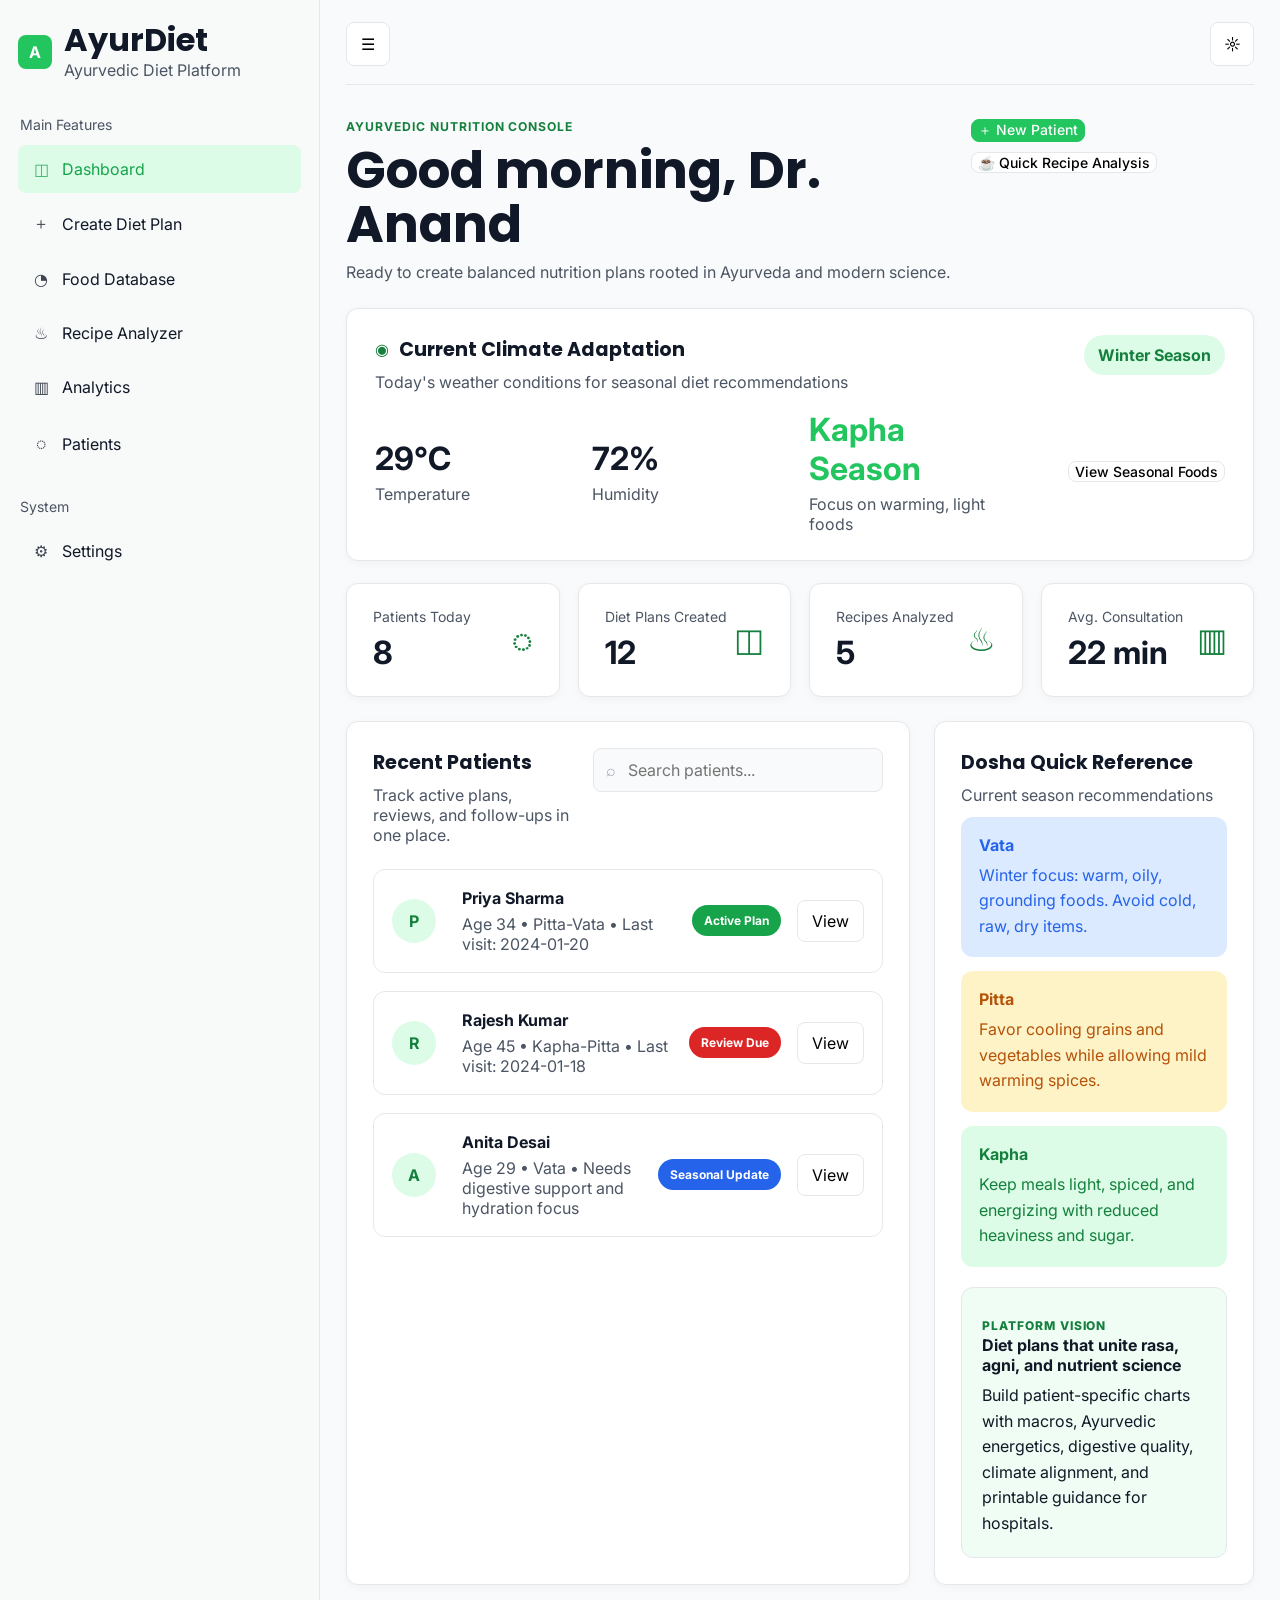
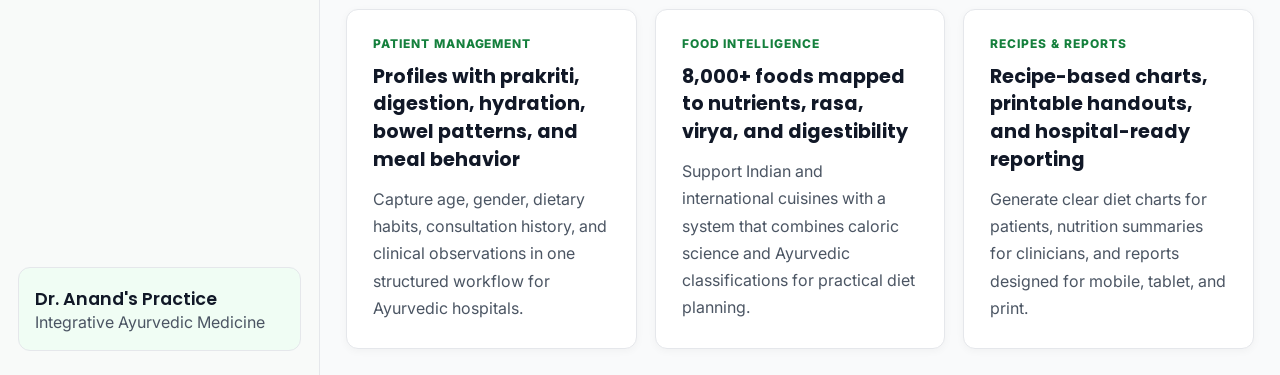
==== dashboard/index.html @ eafb61fd "Add files via upload" ====
<!DOCTYPE html>
<html lang="en">
  <head>
    <meta charset="UTF-8" />
    <meta name="viewport" content="width=device-width, initial-scale=1.0" />
    <title>AyurDiet Dashboard</title>
    <link rel="preconnect" href="https://fonts.googleapis.com" />
    <link rel="preconnect" href="https://fonts.gstatic.com" crossorigin />
    <link
    href="https://fonts.googleapis.com/css2?family=Inter:wght@400;500;600;700;800&family=Poppins:wght@500;600;700&display=swap"      rel="stylesheet"
    />
    <link rel="stylesheet" href="style.css" />
  </head>
  <body>
    <div class="app-shell">
      <aside class="sidebar">
        <div class="brand">
          <div class="brand-mark">A</div>
          <div>
            <h1>AyurDiet</h1>
            <p>Ayurvedic Diet Platform</p>
          </div>
        </div>

        <div class="nav-group">
          <span class="nav-label">Main Features</span>
          <nav>
            <a class="nav-item active" href="#">
              <span class="icon">◫</span>
              <span>Dashboard</span>
            </a>
            <a class="nav-item" href="#">
              <span class="icon">＋</span>
              <span>Create Diet Plan</span>
            </a>
            <a class="nav-item" href="#">
              <span class="icon">◔</span>
              <span>Food Database</span>
            </a>
            <a class="nav-item" href="#">
              <span class="icon">♨</span>
              <span>Recipe Analyzer</span>
            </a>
            <a class="nav-item" href="#">
              <span class="icon">▥</span>
              <span>Analytics</span>
            </a>
            <a class="nav-item" href="#">
              <span class="icon">◌</span>
              <span>Patients</span>
            </a>
          </nav>
        </div>

        <div class="nav-group">
          <span class="nav-label">System</span>
          <nav>
            <a class="nav-item" href="#">
              <span class="icon">⚙</span>
              <span>Settings</span>
            </a>
          </nav>
        </div>

        <div class="practice-card">
          <p>Dr. Anand's Practice</p>
          <span>Integrative Ayurvedic Medicine</span>
        </div>
      </aside>

      <main class="main-content">
        <header class="topbar">
          <button class="ghost-button square" aria-label="Toggle panel">☰</button>
          <button class="ghost-button square" aria-label="Theme settings">☼</button>
        </header>

        <section class="hero">
          <div>
            <p class="eyebrow">Ayurvedic Nutrition Console</p>
            <h2>Good morning, Dr. Anand</h2>
            <p class="hero-copy">
              Ready to create balanced nutrition plans rooted in Ayurveda and modern science.
            </p>
          </div>
          <div class="hero-actions">
            <button class="primary-button">＋ New Patient</button>
            <button class="secondary-button">☕ Quick Recipe Analysis</button>
          </div>
        </section>

        <section class="climate-card card">
          <div class="climate-header">
            <div>
              <div class="section-title">
                <span class="title-icon">◉</span>
                <h3>Current Climate Adaptation</h3>
              </div>
              <p>Today's weather conditions for seasonal diet recommendations</p>
            </div>
            <span class="season-pill">Winter Season</span>
          </div>

          <div class="climate-grid">
            <div>
              <strong>29°C</strong>
              <span>Temperature</span>
            </div>
            <div>
              <strong>72%</strong>
              <span>Humidity</span>
            </div>
            <div>
              <strong class="accent">Kapha Season</strong>
              <span>Focus on warming, light foods</span>
            </div>
            <div class="climate-action">
              <button class="secondary-button">View Seasonal Foods</button>
            </div>
          </div>
        </section>

        <section class="stats-grid">
          <article class="stat-card card">
            <div>
              <p>Patients Today</p>
              <strong>8</strong>
            </div>
            <span class="stat-icon">◌</span>
          </article>
          <article class="stat-card card">
            <div>
              <p>Diet Plans Created</p>
              <strong>12</strong>
            </div>
            <span class="stat-icon">◫</span>
          </article>
          <article class="stat-card card">
            <div>
              <p>Recipes Analyzed</p>
              <strong>5</strong>
            </div>
            <span class="stat-icon">♨</span>
          </article>
          <article class="stat-card card">
            <div>
              <p>Avg. Consultation</p>
              <strong>22 min</strong>
            </div>
            <span class="stat-icon">▥</span>
          </article>
        </section>

        <section class="content-grid">
          <article class="patients-panel card">
            <div class="panel-header">
              <div>
                <h3>Recent Patients</h3>
                <p>Track active plans, reviews, and follow-ups in one place.</p>
              </div>
              <label class="search-box">
                <span>⌕</span>
                <input type="text" placeholder="Search patients..." />
              </label>
            </div>

            <div class="patient-list">
              <article class="patient-row">
                <div class="patient-avatar">P</div>
                <div class="patient-meta">
                  <h4>Priya Sharma</h4>
                  <p>Age 34 • Pitta-Vata • Last visit: 2024-01-20</p>
                </div>
                <span class="status-pill green">Active Plan</span>
                <button class="mini-button">View</button>
              </article>

              <article class="patient-row">
                <div class="patient-avatar">R</div>
                <div class="patient-meta">
                  <h4>Rajesh Kumar</h4>
                  <p>Age 45 • Kapha-Pitta • Last visit: 2024-01-18</p>
                </div>
                <span class="status-pill red">Review Due</span>
                <button class="mini-button">View</button>
              </article>

              <article class="patient-row">
                <div class="patient-avatar">A</div>
                <div class="patient-meta">
                  <h4>Anita Desai</h4>
                  <p>Age 29 • Vata • Needs digestive support and hydration focus</p>
                </div>
                <span class="status-pill blue">Seasonal Update</span>
                <button class="mini-button">View</button>
              </article>
            </div>
          </article>

          <aside class="reference-panel card">
            <div class="panel-header stacked">
              <div>
                <h3>Dosha Quick Reference</h3>
                <p>Current season recommendations</p>
              </div>
            </div>

            <div class="dosha-stack">
              <section class="dosha-card vata">
                <h4>Vata</h4>
                <p>Winter focus: warm, oily, grounding foods. Avoid cold, raw, dry items.</p>
              </section>
              <section class="dosha-card pitta">
                <h4>Pitta</h4>
                <p>Favor cooling grains and vegetables while allowing mild warming spices.</p>
              </section>
              <section class="dosha-card kapha">
                <h4>Kapha</h4>
                <p>Keep meals light, spiced, and energizing with reduced heaviness and sugar.</p>
              </section>
            </div>

            <div class="insight-box">
              <p class="insight-label">Platform Vision</p>
              <h4>Diet plans that unite rasa, agni, and nutrient science</h4>
              <p>
                Build patient-specific charts with macros, Ayurvedic energetics, digestive quality,
                climate alignment, and printable guidance for hospitals.
              </p>
            </div>
          </aside>
        </section>

        <section class="feature-strip">
          <article class="feature-card card">
            <p class="feature-label">Patient Management</p>
            <h3>Profiles with prakriti, digestion, hydration, bowel patterns, and meal behavior</h3>
            <p>
              Capture age, gender, dietary habits, consultation history, and clinical observations in
              one structured workflow for Ayurvedic hospitals.
            </p>
          </article>
          <article class="feature-card card">
            <p class="feature-label">Food Intelligence</p>
            <h3>8,000+ foods mapped to nutrients, rasa, virya, and digestibility</h3>
            <p>
              Support Indian and international cuisines with a system that combines caloric science
              and Ayurvedic classifications for practical diet planning.
            </p>
          </article>
          <article class="feature-card card">
            <p class="feature-label">Recipes & Reports</p>
            <h3>Recipe-based charts, printable handouts, and hospital-ready reporting</h3>
            <p>
              Generate clear diet charts for patients, nutrition summaries for clinicians, and
              reports designed for mobile, tablet, and print.
            </p>
          </article>
        </section>
      </main>
    </div>

    <script src="script.js"></script>
  </body>
</html>
---- dashboard/style.css ----
:root {
    --bg: #f9fafb;
    --panel: #ffffff;    --panel-strong: #ffffff;
    --border: #dfe6d9;
    --border: #e5e7eb;
    --text: #111827;
    --muted: #4b5563;
    --muted-light: #9ca3af;
    --green: #22c55e;
    --green-hover: #16a34a;
    --green-deep: #15803d;
    --green-soft: #dcfce7;
    --mint-bg: #f0fdf4;
    --sidebar-bg: #f8faf9;
    --blue-soft: #dbeafe;
    --blue-text: #2563eb;
    --red-soft: #fee2e2;
    --red-text: #dc2626;
    --warn-soft: #fef3c7;
    --warn-text: #f59e0b;
    --shadow: 0 2px 8px rgba(0, 0, 0, 0.04);
    --radius-xl: 12px;
    --radius-lg: 12px;
    --radius-md: 8px;
  }
  
  * {
    box-sizing: border-box;
  }
  
  body {
    margin: 0;
    min-height: 100vh;
    font-family: "Inter", "Poppins", -apple-system, BlinkMacSystemFont, "Segoe UI", Roboto, Helvetica, Arial, sans-serif;
    color: var(--text);
    background: var(--bg);
}
  
  button,
  input {
    font: inherit;
  }
  
  .app-shell {
    display: grid;
    grid-template-columns: 320px 1fr;
    min-height: 100vh;
  }
  
  .sidebar {
    display: flex;
    flex-direction: column;
    padding: 24px 18px;
    border-right: 1px solid var(--border);
    background: var(--sidebar-bg);
    }
  
  .brand {
    display: flex;
    align-items: center;
    gap: 12px;
    margin-bottom: 36px;
  }
  
  .brand-mark {
    display: grid;
    place-items: center;
    width: 34px;
    height: 34px;
    border-radius: 8px;
    background: var(--green);
    color: #fff;
    font-weight: 700;
  }
  
  .brand h1,
  .hero h2,
  .section-title h3,
  .panel-header h3 {
    margin: 0;
  }
  
  .brand h1 {
    font-family: "Poppins", "Inter", sans-serif;
    font-size: 2rem;
    line-height: 1;
  }
  
  .brand p {
    margin: 4px 0 0;
    color: var(--muted);
  }
  
  .nav-group {
    margin-bottom: 22px;
  }
  
  .nav-label {
    display: block;
    margin: 0 0 12px 2px;
    color: var(--muted);
    font-size: 0.88rem;
  }
  
  .nav-item {
    display: flex;
    align-items: center;
    gap: 12px;
    padding: 14px;
    margin-bottom: 6px;
    border-radius: 8px;
    color: var(--text);
    text-decoration: none;
    transition: 0.2s ease;
  }
  
  .nav-item:hover,
  .nav-item.active {
    background: var(--green-soft);
    color: var(--green-hover);
    }
  
  .icon {
    width: 18px;
    text-align: center;
    opacity: 0.8;
  }
  
  .practice-card {
    margin-top: auto;
    padding: 18px 16px;
    border-radius: 12px;
    background: var(--mint-bg);
    border: 1px solid var(--border);
    }
  
  .practice-card p {
    margin: 0;
    font-family: "Poppins", "Inter", sans-serif;
    font-size: 1.1rem;
    font-weight: 600;
    }
  
  .practice-card span {
    color: var(--muted);
  }
  
  .main-content {
    padding: 22px 26px 26px;
  }
  
  .topbar {
    display: flex;
    justify-content: space-between;
    align-items: center;
    padding-bottom: 18px;
    border-bottom: 1px solid var(--border);
}
  
  .ghost-button,
  .secondary-button,
  .primary-button,
  .mini-button {
    border: 1px solid var(--border);
    border-radius: 8px;
    background: var(--panel-strong);
    cursor: pointer;
    transition: transform 0.2s ease, box-shadow 0.2s ease, background 0.2s ease;
  }
  
  .ghost-button:hover,
  .secondary-button:hover,
  .primary-button:hover,
  .mini-button:hover {
    transform: translateY(-1px);
    box-shadow: 0 8px 18px rgba(0, 0, 0, 0.06);
}
  
  .square {
    width: 44px;
    height: 44px;
  }
  
  .hero {
    display: flex;
    justify-content: space-between;
    align-items: flex-start;
    gap: 20px;
    padding: 34px 0 26px;
  }
  
  .eyebrow {
    margin: 0 0 10px;
    color: var(--green-deep);
    letter-spacing: 0.08em;
    text-transform: uppercase;
    font-size: 0.76rem;
    font-weight: 700;
  }
  
  .hero h2 {
    font-family: "Poppins", "Inter", sans-serif;
    font-size: clamp(2.2rem, 4vw, 3.25rem);
    line-height: 1.05;
  }
  
  .hero-copy {
    margin: 10px 0 0;
    max-width: 760px;
    color: var(--muted);
    font-size: 1rem;
}
  
  .hero-actions {
    display: flex;
    gap: 10px;
    flex-wrap: wrap;
  }
  
  .primary-button,
  .secondary-button {
    font-size: 14px;
    font-weight: 500;
    }
  
  .primary-button {
    border-color: var(--green);
    background: var(--green);
    color: #fff;
  }

  .primary-button:hover {
    background: var(--green-hover);
  }  
  
  .card {
    background: var(--panel);
    border: 1px solid var(--border);
    box-shadow: var(--shadow);
  }
  
  .climate-card,
  .stat-card,
  .patients-panel,
  .reference-panel,
  .feature-card {
    border-radius: var(--radius-xl);
  }
  
  .climate-card {
    padding: 26px 28px;
  }
  
  .climate-header,
  .panel-header {
    display: flex;
    justify-content: space-between;
    gap: 18px;
    align-items: flex-start;
  }
  
  .section-title {
    display: flex;
    align-items: center;
    gap: 10px;
  }
  
  .section-title h3,
  .panel-header h3,
  .feature-card h3 {
    font-family: "Poppins", "Inter", sans-serif;    
    font-size: 1.2rem;
  }
  
  .section-title + p,
  .climate-header p,
  .panel-header p {
    margin: 8px 0 0;
    color: var(--muted);
  }
  
  .title-icon,
  .stat-icon {
    color: var(--green-deep);
  }
  
  .season-pill,
  .status-pill {
    display: inline-flex;
    align-items: center;
    justify-content: center;
    border-radius: 999px;
    font-weight: 700;
  }
  
  .season-pill {
    padding: 10px 14px;
    background: var(--green-soft);
    color: var(--green-deep);
    }
  
  .climate-grid {
    display: grid;
    grid-template-columns: repeat(4, minmax(0, 1fr));
    gap: 18px;
    margin-top: 18px;
    align-items: center;
  }
  
  .climate-grid strong {
    display: block;
    font-size: 2rem;
    margin-bottom: 6px;
  }
  
  .climate-grid span {
    color: var(--muted);
  }
  
  .accent {
    color: var(--green);
    font-size: 1.25rem;
  }
  
  .climate-action {
    display: flex;
    justify-content: flex-end;
  }
  
  .stats-grid {
    display: grid;
    grid-template-columns: repeat(4, minmax(0, 1fr));
    gap: 18px;
    margin-top: 22px;
  }
  
  .stat-card {
    display: flex;
    justify-content: space-between;
    align-items: center;
    padding: 24px 26px;
  }
  
  .stat-card p {
    margin: 0 0 8px;
    color: var(--muted);
    font-size: 14px;
  }
  
  .stat-card strong {
    font-size: 2rem;
  }
  
  .stat-icon {
    font-size: 2rem;
  }
  
  .content-grid {
    display: grid;
    grid-template-columns: minmax(0, 2.2fr) minmax(320px, 1fr);
    gap: 24px;
    margin-top: 24px;
  }
  
  .feature-strip {
    display: grid;
    grid-template-columns: repeat(3, minmax(0, 1fr));
    gap: 18px;
    margin-top: 24px;
  }
  
  .patients-panel,
  .reference-panel,  
  .feature-card {
    padding: 26px;
  }
  
  .feature-label {
    margin: 0 0 12px;
    color: var(--green-deep);
    font-size: 12px;
    font-weight: 800;
    letter-spacing: 0.08em;
    text-transform: uppercase;
  }
  
  .feature-card h3 {
    margin: 0;
    line-height: 1.45;
  }
  
  .feature-card p:last-child {
    margin: 12px 0 0;
    color: var(--muted);
    line-height: 1.7;
  }
  
  .search-box {
    display: flex;
    align-items: center;
    gap: 10px;
    min-width: 290px;
    padding: 10px 12px;
    border: 1px solid var(--border);
    border-radius: 8px;
    background: var(--bg);
    color: var(--muted-light);
    }
  
  .search-box input {
    width: 100%;
    border: 0;
    outline: 0;
    background: transparent;
  }

  .search-box:focus-within {
    border-color: var(--green);
    box-shadow: 0 0 0 2px var(--green-soft);
  }  
  
  .patient-list {
    display: grid;
    gap: 18px;
    margin-top: 24px;
  }
  
  .patient-row {
    display: grid;
    grid-template-columns: 54px minmax(0, 1fr) auto auto;
    gap: 16px;
    align-items: center;
    padding: 18px;
    border: 1px solid var(--border);
    border-radius: 12px;
    background: #ffffff;
    }
  
  .patient-avatar {
    display: grid;
    place-items: center;
    width: 44px;
    height: 44px;
    border-radius: 50%;
    background: var(--green-soft);
    color: var(--green-deep);
    font-weight: 700;
  }
  
  .patient-meta h4,
  .dosha-card h4,
  .insight-box h4 {
    margin: 0;
  }
  
  .patient-meta p {
    margin: 6px 0 0;
    color: var(--muted);
  }
  
  .status-pill {
    padding: 8px 12px;
    color: #fff;
    font-size: 12px;
}
  
  .green {
    background: var(--green-hover);
}
  
  .red {
    background: var(--red-text);
}
  
  .blue {
    background: var(--blue-text);
}
  
  .mini-button {
    padding: 10px 14px;
  }
  
  .dosha-stack {
    display: grid;
    gap: 14px;
    margin-top: 12px;
  }
  
  .dosha-card {
    padding: 18px;
    border-radius: 12px;
}
  
  .dosha-card p,
  .insight-box p {
    margin: 8px 0 0;
    line-height: 1.6;
  }
  
  .vata {
    background: var(--blue-soft);
    color: var(--blue-text);
    }
  
  .pitta {
    background: var(--warn-soft);
    color: #b45309;
    }
  
  .kapha {
    background: var(--green-soft);
    color: var(--green-deep);
    }
  
  .insight-box {
    margin-top: 20px;
    padding: 20px;
    border-radius: 12px;
    background: var(--mint-bg);
    border: 1px solid var(--border);
    }
  
  .insight-label {
    margin: 0;
    color: var(--green-deep);
    font-size: 12px;
    font-weight: 800;
    letter-spacing: 0.08em;
    text-transform: uppercase;
  }
  
  @media (max-width: 1200px) {
    .app-shell {
      grid-template-columns: 1fr;
    }
  
    .sidebar {
      border-right: 0;
      border-bottom: 1px solid var(--border);
    }
  
    .content-grid,
    .feature-strip,
    .stats-grid,
    .climate-grid {
      grid-template-columns: 1fr 1fr;
    }
  }
  
  @media (max-width: 760px) {
    .main-content {
      padding: 18px;
    }
  
    .hero,
    .climate-header,
    .panel-header,
    .patient-row {
      grid-template-columns: 1fr;
      display: grid;
    }
  
    .hero-actions,
    .climate-action {
      justify-content: stretch;
    }
  
    .content-grid,
    .feature-strip,
    .stats-grid,
    .climate-grid {
      grid-template-columns: 1fr;
    }
  
    .search-box {
      min-width: 0;
    }
  
    .patient-row {
      display: grid;
      grid-template-columns: 44px 1fr;
    }
  }
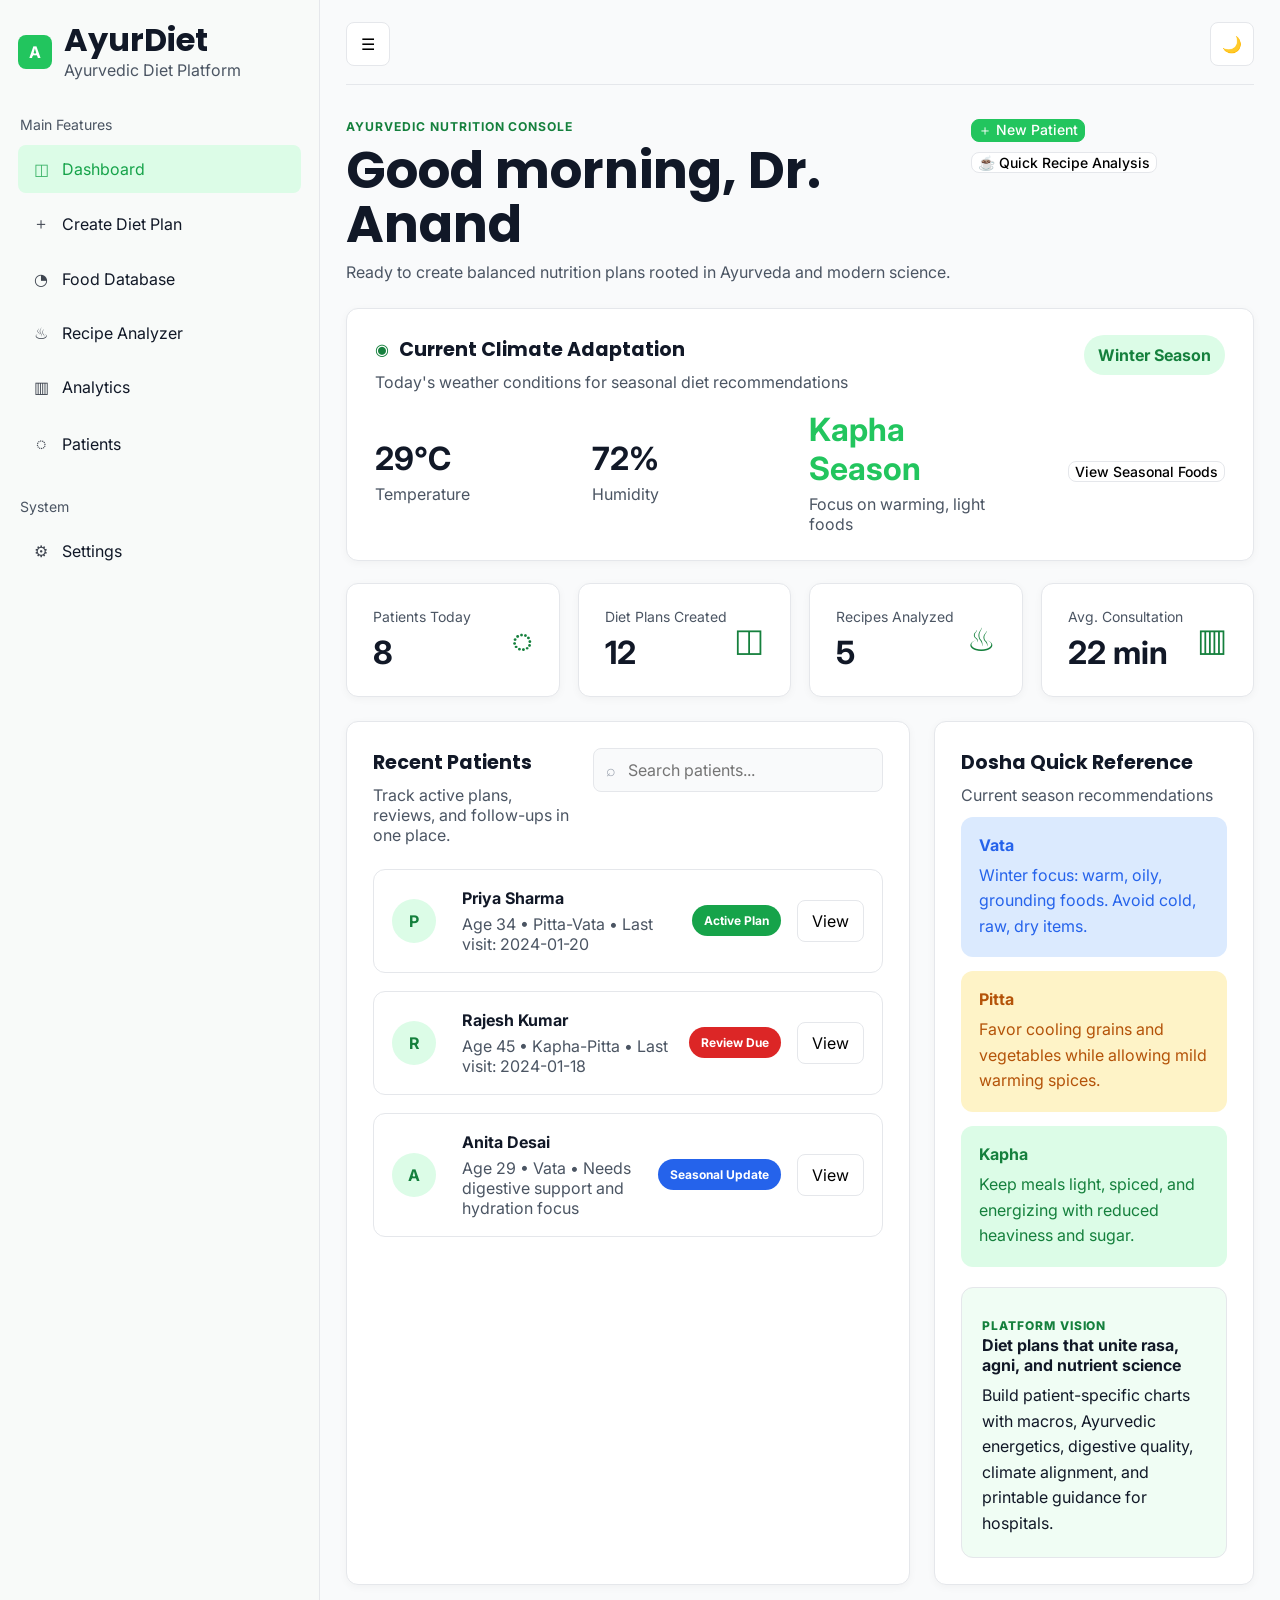
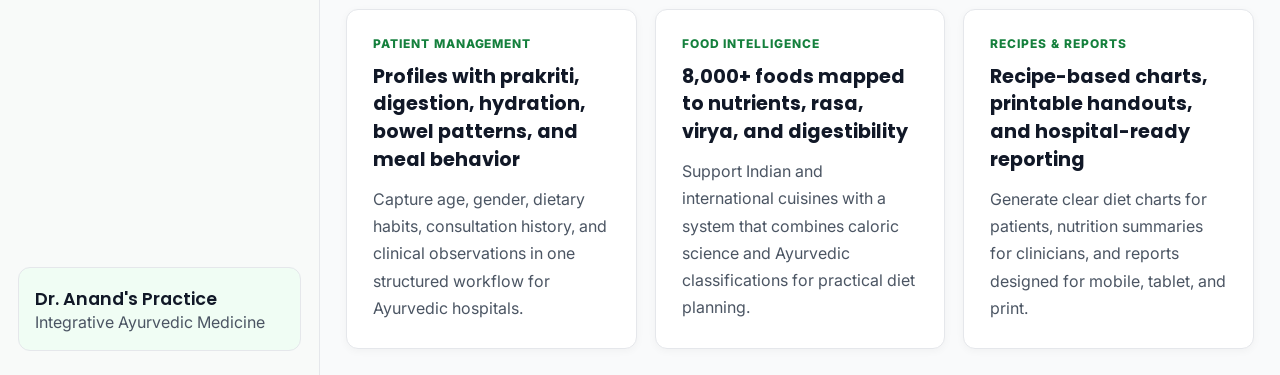
==== commit 2e6f605c: "Update index.html" ====
--- a/dashboard/index.html
+++ b/dashboard/index.html
@@ -71,7 +71,7 @@
       <main class="main-content">
         <header class="topbar">
           <button class="ghost-button square" aria-label="Toggle panel">☰</button>
-          <button class="ghost-button square" aria-label="Theme settings">☼</button>
+          <button class="ghost-button square" id="theme-toggle" aria-label="Toggle dark mode">🌙</button>
         </header>
 
         <section class="hero">
@@ -261,4 +261,4 @@
 
     <script src="script.js"></script>
   </body>
-</html>+</html>
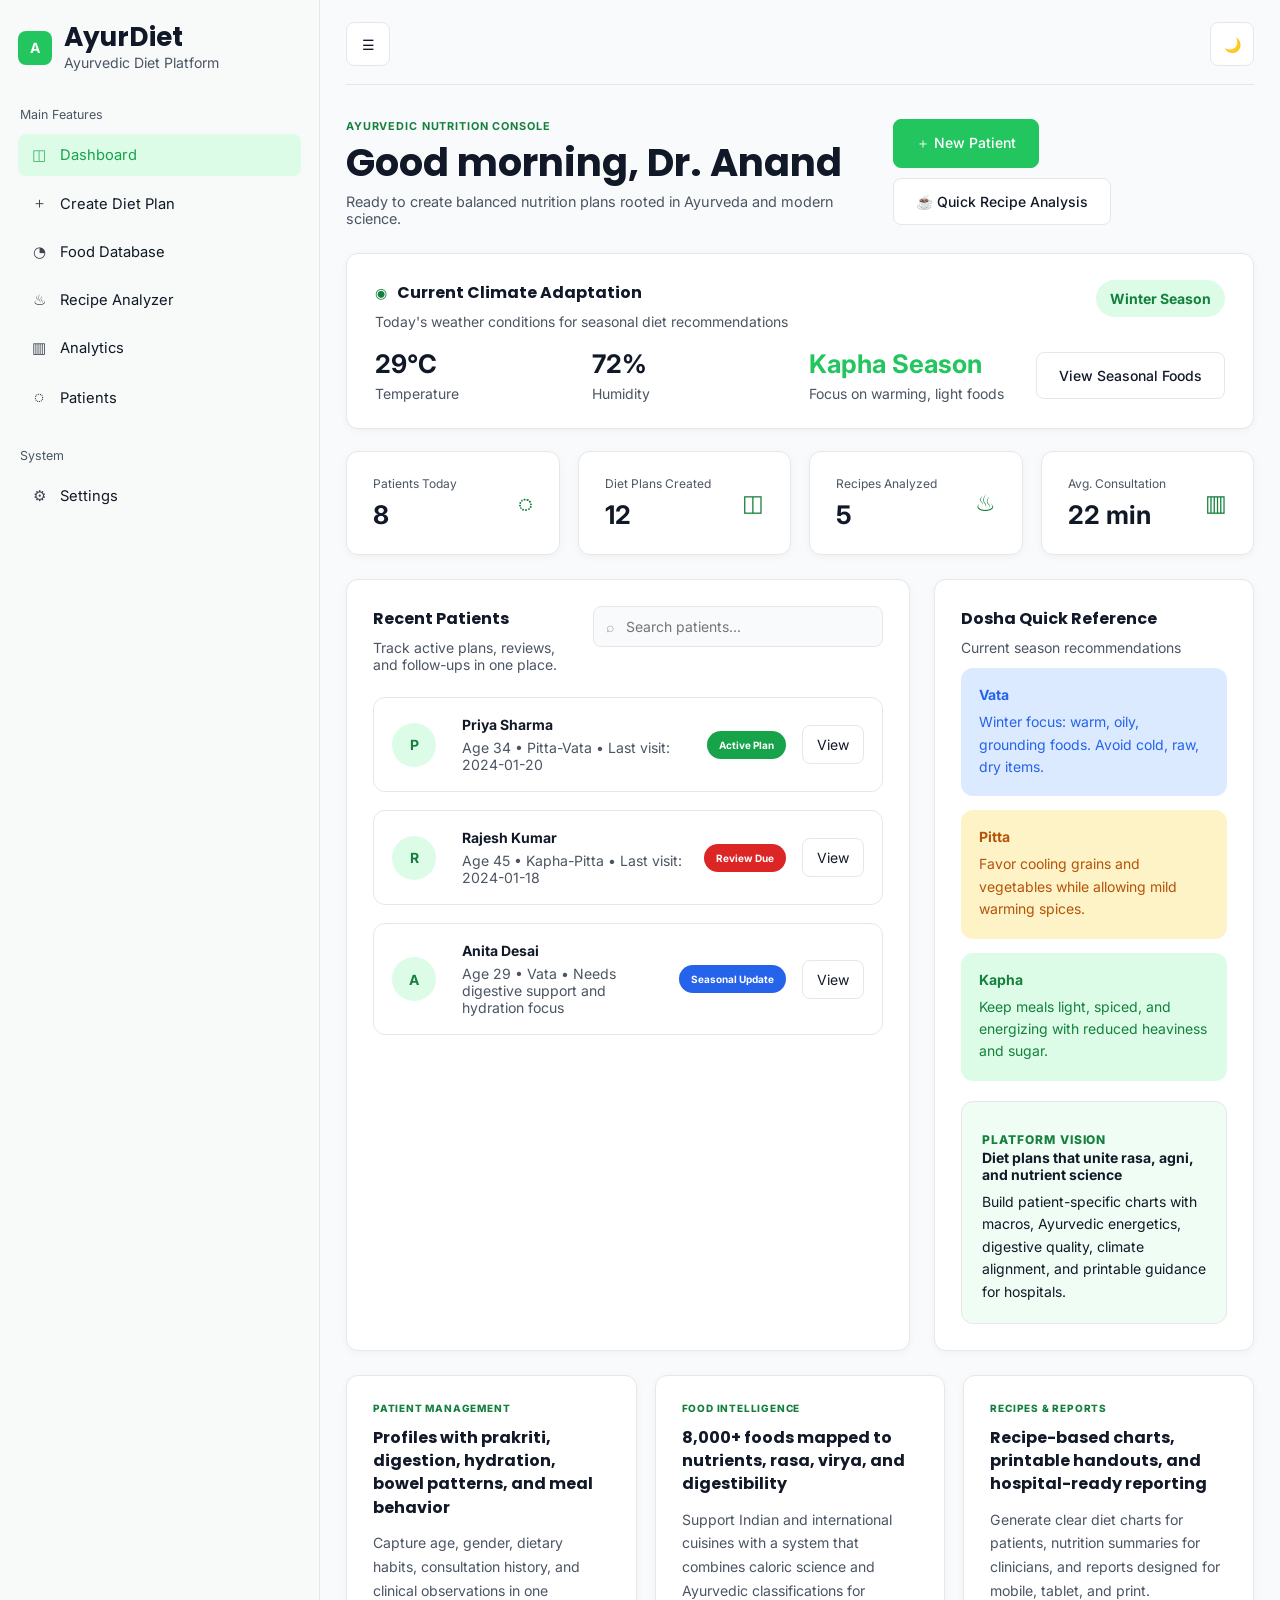
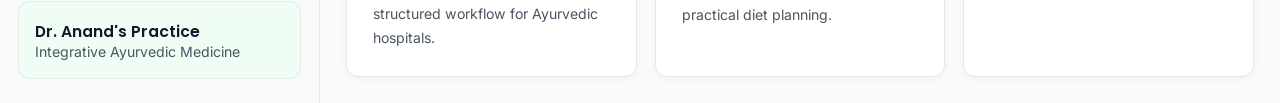
==== commit ec573e9e: "integrated" ====
--- a/dashboard/index.html
+++ b/dashboard/index.html
@@ -1,264 +1,267 @@
 <!DOCTYPE html>
 <html lang="en">
-  <head>
-    <meta charset="UTF-8" />
-    <meta name="viewport" content="width=device-width, initial-scale=1.0" />
-    <title>AyurDiet Dashboard</title>
-    <link rel="preconnect" href="https://fonts.googleapis.com" />
-    <link rel="preconnect" href="https://fonts.gstatic.com" crossorigin />
-    <link
-    href="https://fonts.googleapis.com/css2?family=Inter:wght@400;500;600;700;800&family=Poppins:wght@500;600;700&display=swap"      rel="stylesheet"
-    />
-    <link rel="stylesheet" href="style.css" />
-  </head>
-  <body>
-    <div class="app-shell">
-      <aside class="sidebar">
-        <div class="brand">
-          <div class="brand-mark">A</div>
-          <div>
-            <h1>AyurDiet</h1>
-            <p>Ayurvedic Diet Platform</p>
-          </div>
-        </div>
-
-        <div class="nav-group">
-          <span class="nav-label">Main Features</span>
-          <nav>
-            <a class="nav-item active" href="#">
-              <span class="icon">◫</span>
-              <span>Dashboard</span>
-            </a>
-            <a class="nav-item" href="#">
-              <span class="icon">＋</span>
-              <span>Create Diet Plan</span>
-            </a>
-            <a class="nav-item" href="#">
-              <span class="icon">◔</span>
-              <span>Food Database</span>
-            </a>
-            <a class="nav-item" href="#">
-              <span class="icon">♨</span>
-              <span>Recipe Analyzer</span>
-            </a>
-            <a class="nav-item" href="#">
-              <span class="icon">▥</span>
-              <span>Analytics</span>
-            </a>
-            <a class="nav-item" href="#">
-              <span class="icon">◌</span>
-              <span>Patients</span>
-            </a>
-          </nav>
-        </div>
-
-        <div class="nav-group">
-          <span class="nav-label">System</span>
-          <nav>
-            <a class="nav-item" href="#">
-              <span class="icon">⚙</span>
-              <span>Settings</span>
-            </a>
-          </nav>
-        </div>
-
-        <div class="practice-card">
-          <p>Dr. Anand's Practice</p>
-          <span>Integrative Ayurvedic Medicine</span>
-        </div>
-      </aside>
-
-      <main class="main-content">
-        <header class="topbar">
-          <button class="ghost-button square" aria-label="Toggle panel">☰</button>
-          <button class="ghost-button square" id="theme-toggle" aria-label="Toggle dark mode">🌙</button>
-        </header>
-
-        <section class="hero">
-          <div>
-            <p class="eyebrow">Ayurvedic Nutrition Console</p>
-            <h2>Good morning, Dr. Anand</h2>
-            <p class="hero-copy">
-              Ready to create balanced nutrition plans rooted in Ayurveda and modern science.
+
+<head>
+  <meta charset="UTF-8" />
+  <meta name="viewport" content="width=device-width, initial-scale=1.0" />
+  <title>AyurDiet Dashboard</title>
+  <link rel="preconnect" href="https://fonts.googleapis.com" />
+  <link rel="preconnect" href="https://fonts.gstatic.com" crossorigin />
+  <link
+    href="https://fonts.googleapis.com/css2?family=Inter:wght@400;500;600;700;800&family=Poppins:wght@500;600;700&display=swap"
+    rel="stylesheet" />
+  <link rel="stylesheet" href="style.css" />
+</head>
+
+<body>
+  <div class="app-shell">
+    <aside class="sidebar">
+      <div class="brand">
+        <div class="brand-mark">A</div>
+        <div>
+          <h1>AyurDiet</h1>
+          <p>Ayurvedic Diet Platform</p>
+        </div>
+      </div>
+
+      <div class="nav-group">
+        <span class="nav-label">Main Features</span>
+        <nav>
+          <a class="nav-item active" href="index.html">
+            <span class="icon">◫</span>
+            <span>Dashboard</span>
+          </a>
+          <a class="nav-item" href="../createdietplan/Cindex.html">
+            <span class="icon">＋</span>
+            <span>Create Diet Plan</span>
+          </a>
+          <a class="nav-item" href="../Food-database/Findex.html">
+            <span class="icon">◔</span>
+            <span>Food Database</span>
+          </a>
+          <a class="nav-item" href="../Recipe-Analyzer/Rindex.html">
+            <span class="icon">♨</span>
+            <span>Recipe Analyzer</span>
+          </a>
+          <a class="nav-item" href="../analytics/Aindex.html">
+            <span class="icon">▥</span>
+            <span>Analytics</span>
+          </a>
+          <a class="nav-item" href="../patient/Pindex.html">
+            <span class="icon">◌</span>
+            <span>Patients</span>
+          </a>
+        </nav>
+      </div>
+
+      <div class="nav-group">
+        <span class="nav-label">System</span>
+        <nav>
+          <a class="nav-item" href="#">
+            <span class="icon">⚙</span>
+            <span>Settings</span>
+          </a>
+        </nav>
+      </div>
+
+      <div class="practice-card">
+        <p>Dr. Anand's Practice</p>
+        <span>Integrative Ayurvedic Medicine</span>
+      </div>
+    </aside>
+
+    <main class="main-content">
+      <header class="topbar">
+        <button class="ghost-button square" aria-label="Toggle panel">☰</button>
+        <button class="ghost-button square" id="theme-toggle" aria-label="Toggle dark mode">🌙</button>
+      </header>
+
+      <section class="hero">
+        <div>
+          <p class="eyebrow">Ayurvedic Nutrition Console</p>
+          <h2>Good morning, Dr. Anand</h2>
+          <p class="hero-copy">
+            Ready to create balanced nutrition plans rooted in Ayurveda and modern science.
+          </p>
+        </div>
+        <div class="hero-actions">
+          <button class="primary-button">＋ New Patient</button>
+          <button class="secondary-button">☕ Quick Recipe Analysis</button>
+        </div>
+      </section>
+
+      <section class="climate-card card">
+        <div class="climate-header">
+          <div>
+            <div class="section-title">
+              <span class="title-icon">◉</span>
+              <h3>Current Climate Adaptation</h3>
+            </div>
+            <p>Today's weather conditions for seasonal diet recommendations</p>
+          </div>
+          <span class="season-pill">Winter Season</span>
+        </div>
+
+        <div class="climate-grid">
+          <div>
+            <strong>29°C</strong>
+            <span>Temperature</span>
+          </div>
+          <div>
+            <strong>72%</strong>
+            <span>Humidity</span>
+          </div>
+          <div>
+            <strong class="accent">Kapha Season</strong>
+            <span>Focus on warming, light foods</span>
+          </div>
+          <div class="climate-action">
+            <button class="secondary-button">View Seasonal Foods</button>
+          </div>
+        </div>
+      </section>
+
+      <section class="stats-grid">
+        <article class="stat-card card">
+          <div>
+            <p>Patients Today</p>
+            <strong>8</strong>
+          </div>
+          <span class="stat-icon">◌</span>
+        </article>
+        <article class="stat-card card">
+          <div>
+            <p>Diet Plans Created</p>
+            <strong>12</strong>
+          </div>
+          <span class="stat-icon">◫</span>
+        </article>
+        <article class="stat-card card">
+          <div>
+            <p>Recipes Analyzed</p>
+            <strong>5</strong>
+          </div>
+          <span class="stat-icon">♨</span>
+        </article>
+        <article class="stat-card card">
+          <div>
+            <p>Avg. Consultation</p>
+            <strong>22 min</strong>
+          </div>
+          <span class="stat-icon">▥</span>
+        </article>
+      </section>
+
+      <section class="content-grid">
+        <article class="patients-panel card">
+          <div class="panel-header">
+            <div>
+              <h3>Recent Patients</h3>
+              <p>Track active plans, reviews, and follow-ups in one place.</p>
+            </div>
+            <label class="search-box">
+              <span>⌕</span>
+              <input type="text" placeholder="Search patients..." />
+            </label>
+          </div>
+
+          <div class="patient-list">
+            <article class="patient-row">
+              <div class="patient-avatar">P</div>
+              <div class="patient-meta">
+                <h4>Priya Sharma</h4>
+                <p>Age 34 • Pitta-Vata • Last visit: 2024-01-20</p>
+              </div>
+              <span class="status-pill green">Active Plan</span>
+              <button class="mini-button">View</button>
+            </article>
+
+            <article class="patient-row">
+              <div class="patient-avatar">R</div>
+              <div class="patient-meta">
+                <h4>Rajesh Kumar</h4>
+                <p>Age 45 • Kapha-Pitta • Last visit: 2024-01-18</p>
+              </div>
+              <span class="status-pill red">Review Due</span>
+              <button class="mini-button">View</button>
+            </article>
+
+            <article class="patient-row">
+              <div class="patient-avatar">A</div>
+              <div class="patient-meta">
+                <h4>Anita Desai</h4>
+                <p>Age 29 • Vata • Needs digestive support and hydration focus</p>
+              </div>
+              <span class="status-pill blue">Seasonal Update</span>
+              <button class="mini-button">View</button>
+            </article>
+          </div>
+        </article>
+
+        <aside class="reference-panel card">
+          <div class="panel-header stacked">
+            <div>
+              <h3>Dosha Quick Reference</h3>
+              <p>Current season recommendations</p>
+            </div>
+          </div>
+
+          <div class="dosha-stack">
+            <section class="dosha-card vata">
+              <h4>Vata</h4>
+              <p>Winter focus: warm, oily, grounding foods. Avoid cold, raw, dry items.</p>
+            </section>
+            <section class="dosha-card pitta">
+              <h4>Pitta</h4>
+              <p>Favor cooling grains and vegetables while allowing mild warming spices.</p>
+            </section>
+            <section class="dosha-card kapha">
+              <h4>Kapha</h4>
+              <p>Keep meals light, spiced, and energizing with reduced heaviness and sugar.</p>
+            </section>
+          </div>
+
+          <div class="insight-box">
+            <p class="insight-label">Platform Vision</p>
+            <h4>Diet plans that unite rasa, agni, and nutrient science</h4>
+            <p>
+              Build patient-specific charts with macros, Ayurvedic energetics, digestive quality,
+              climate alignment, and printable guidance for hospitals.
             </p>
           </div>
-          <div class="hero-actions">
-            <button class="primary-button">＋ New Patient</button>
-            <button class="secondary-button">☕ Quick Recipe Analysis</button>
-          </div>
-        </section>
-
-        <section class="climate-card card">
-          <div class="climate-header">
-            <div>
-              <div class="section-title">
-                <span class="title-icon">◉</span>
-                <h3>Current Climate Adaptation</h3>
-              </div>
-              <p>Today's weather conditions for seasonal diet recommendations</p>
-            </div>
-            <span class="season-pill">Winter Season</span>
-          </div>
-
-          <div class="climate-grid">
-            <div>
-              <strong>29°C</strong>
-              <span>Temperature</span>
-            </div>
-            <div>
-              <strong>72%</strong>
-              <span>Humidity</span>
-            </div>
-            <div>
-              <strong class="accent">Kapha Season</strong>
-              <span>Focus on warming, light foods</span>
-            </div>
-            <div class="climate-action">
-              <button class="secondary-button">View Seasonal Foods</button>
-            </div>
-          </div>
-        </section>
-
-        <section class="stats-grid">
-          <article class="stat-card card">
-            <div>
-              <p>Patients Today</p>
-              <strong>8</strong>
-            </div>
-            <span class="stat-icon">◌</span>
-          </article>
-          <article class="stat-card card">
-            <div>
-              <p>Diet Plans Created</p>
-              <strong>12</strong>
-            </div>
-            <span class="stat-icon">◫</span>
-          </article>
-          <article class="stat-card card">
-            <div>
-              <p>Recipes Analyzed</p>
-              <strong>5</strong>
-            </div>
-            <span class="stat-icon">♨</span>
-          </article>
-          <article class="stat-card card">
-            <div>
-              <p>Avg. Consultation</p>
-              <strong>22 min</strong>
-            </div>
-            <span class="stat-icon">▥</span>
-          </article>
-        </section>
-
-        <section class="content-grid">
-          <article class="patients-panel card">
-            <div class="panel-header">
-              <div>
-                <h3>Recent Patients</h3>
-                <p>Track active plans, reviews, and follow-ups in one place.</p>
-              </div>
-              <label class="search-box">
-                <span>⌕</span>
-                <input type="text" placeholder="Search patients..." />
-              </label>
-            </div>
-
-            <div class="patient-list">
-              <article class="patient-row">
-                <div class="patient-avatar">P</div>
-                <div class="patient-meta">
-                  <h4>Priya Sharma</h4>
-                  <p>Age 34 • Pitta-Vata • Last visit: 2024-01-20</p>
-                </div>
-                <span class="status-pill green">Active Plan</span>
-                <button class="mini-button">View</button>
-              </article>
-
-              <article class="patient-row">
-                <div class="patient-avatar">R</div>
-                <div class="patient-meta">
-                  <h4>Rajesh Kumar</h4>
-                  <p>Age 45 • Kapha-Pitta • Last visit: 2024-01-18</p>
-                </div>
-                <span class="status-pill red">Review Due</span>
-                <button class="mini-button">View</button>
-              </article>
-
-              <article class="patient-row">
-                <div class="patient-avatar">A</div>
-                <div class="patient-meta">
-                  <h4>Anita Desai</h4>
-                  <p>Age 29 • Vata • Needs digestive support and hydration focus</p>
-                </div>
-                <span class="status-pill blue">Seasonal Update</span>
-                <button class="mini-button">View</button>
-              </article>
-            </div>
-          </article>
-
-          <aside class="reference-panel card">
-            <div class="panel-header stacked">
-              <div>
-                <h3>Dosha Quick Reference</h3>
-                <p>Current season recommendations</p>
-              </div>
-            </div>
-
-            <div class="dosha-stack">
-              <section class="dosha-card vata">
-                <h4>Vata</h4>
-                <p>Winter focus: warm, oily, grounding foods. Avoid cold, raw, dry items.</p>
-              </section>
-              <section class="dosha-card pitta">
-                <h4>Pitta</h4>
-                <p>Favor cooling grains and vegetables while allowing mild warming spices.</p>
-              </section>
-              <section class="dosha-card kapha">
-                <h4>Kapha</h4>
-                <p>Keep meals light, spiced, and energizing with reduced heaviness and sugar.</p>
-              </section>
-            </div>
-
-            <div class="insight-box">
-              <p class="insight-label">Platform Vision</p>
-              <h4>Diet plans that unite rasa, agni, and nutrient science</h4>
-              <p>
-                Build patient-specific charts with macros, Ayurvedic energetics, digestive quality,
-                climate alignment, and printable guidance for hospitals.
-              </p>
-            </div>
-          </aside>
-        </section>
-
-        <section class="feature-strip">
-          <article class="feature-card card">
-            <p class="feature-label">Patient Management</p>
-            <h3>Profiles with prakriti, digestion, hydration, bowel patterns, and meal behavior</h3>
-            <p>
-              Capture age, gender, dietary habits, consultation history, and clinical observations in
-              one structured workflow for Ayurvedic hospitals.
-            </p>
-          </article>
-          <article class="feature-card card">
-            <p class="feature-label">Food Intelligence</p>
-            <h3>8,000+ foods mapped to nutrients, rasa, virya, and digestibility</h3>
-            <p>
-              Support Indian and international cuisines with a system that combines caloric science
-              and Ayurvedic classifications for practical diet planning.
-            </p>
-          </article>
-          <article class="feature-card card">
-            <p class="feature-label">Recipes & Reports</p>
-            <h3>Recipe-based charts, printable handouts, and hospital-ready reporting</h3>
-            <p>
-              Generate clear diet charts for patients, nutrition summaries for clinicians, and
-              reports designed for mobile, tablet, and print.
-            </p>
-          </article>
-        </section>
-      </main>
-    </div>
-
-    <script src="script.js"></script>
-  </body>
-</html>
+        </aside>
+      </section>
+
+      <section class="feature-strip">
+        <article class="feature-card card">
+          <p class="feature-label">Patient Management</p>
+          <h3>Profiles with prakriti, digestion, hydration, bowel patterns, and meal behavior</h3>
+          <p>
+            Capture age, gender, dietary habits, consultation history, and clinical observations in
+            one structured workflow for Ayurvedic hospitals.
+          </p>
+        </article>
+        <article class="feature-card card">
+          <p class="feature-label">Food Intelligence</p>
+          <h3>8,000+ foods mapped to nutrients, rasa, virya, and digestibility</h3>
+          <p>
+            Support Indian and international cuisines with a system that combines caloric science
+            and Ayurvedic classifications for practical diet planning.
+          </p>
+        </article>
+        <article class="feature-card card">
+          <p class="feature-label">Recipes & Reports</p>
+          <h3>Recipe-based charts, printable handouts, and hospital-ready reporting</h3>
+          <p>
+            Generate clear diet charts for patients, nutrition summaries for clinicians, and
+            reports designed for mobile, tablet, and print.
+          </p>
+        </article>
+      </section>
+    </main>
+  </div>
+
+  <script src="script.js"></script>
+</body>
+
+</html>
--- a/dashboard/style.css
+++ b/dashboard/style.css
@@ -1,583 +1,618 @@
 :root {
-    --bg: #f9fafb;
-    --panel: #ffffff;    --panel-strong: #ffffff;
-    --border: #dfe6d9;
-    --border: #e5e7eb;
-    --text: #111827;
-    --muted: #4b5563;
-    --muted-light: #9ca3af;
-    --green: #22c55e;
-    --green-hover: #16a34a;
-    --green-deep: #15803d;
-    --green-soft: #dcfce7;
-    --mint-bg: #f0fdf4;
-    --sidebar-bg: #f8faf9;
-    --blue-soft: #dbeafe;
-    --blue-text: #2563eb;
-    --red-soft: #fee2e2;
-    --red-text: #dc2626;
-    --warn-soft: #fef3c7;
-    --warn-text: #f59e0b;
-    --shadow: 0 2px 8px rgba(0, 0, 0, 0.04);
-    --radius-xl: 12px;
-    --radius-lg: 12px;
-    --radius-md: 8px;
-  }
-  
-  * {
-    box-sizing: border-box;
-  }
-  
-  body {
-    margin: 0;
-    min-height: 100vh;
-    font-family: "Inter", "Poppins", -apple-system, BlinkMacSystemFont, "Segoe UI", Roboto, Helvetica, Arial, sans-serif;
-    color: var(--text);
-    background: var(--bg);
-}
-  
-  button,
-  input {
-    font: inherit;
-  }
-  
+  --bg: #f9fafb;
+  --panel: #ffffff;
+  --panel-strong: #ffffff;
+  --border: #e5e7eb;
+  --text: #111827;
+  --muted: #4b5563;
+  --muted-light: #9ca3af;
+  --green: #22c55e;
+  --green-hover: #16a34a;
+  --green-deep: #15803d;
+  --green-soft: #dcfce7;
+  --mint-bg: #f0fdf4;
+  --sidebar-bg: #f8faf9;
+  --blue-soft: #dbeafe;
+  --blue-text: #2563eb;
+  --red-soft: #fee2e2;
+  --red-text: #dc2626;
+  --warn-soft: #fef3c7;
+  --warn-text: #f59e0b;
+  --shadow: 0 2px 8px rgba(0, 0, 0, 0.04);
+  --radius-xl: 12px;
+  --radius-lg: 12px;
+  --radius-md: 8px;
+}
+
+body.dark-mode {
+  --bg: #000000;
+  --panel: #0a0a0a;
+  --panel-strong: #0a0a0a;
+  --border: #1a1a1a;
+  --text: #f9fafb;
+  --muted: #b7c0cf;
+  --muted-light: #7f8a9b;
+  --green: #22c55e;
+  --green-hover: #16a34a;
+  --green-deep: #4ade80;
+  --green-soft: rgba(34, 197, 94, 0.14);
+  --mint-bg: #08110c;
+  --sidebar-bg: #050505;
+  --blue-soft: rgba(37, 99, 235, 0.16);
+  --blue-text: #93c5fd;
+  --red-soft: rgba(220, 38, 38, 0.15);
+  --red-text: #f87171;
+  --warn-soft: rgba(245, 158, 11, 0.16);
+  --warn-text: #fbbf24;
+  --shadow: 0 10px 30px rgba(0, 0, 0, 0.35);
+}
+
+* {
+  box-sizing: border-box;
+}
+
+body {
+  margin: 0;
+  min-height: 100vh;
+  font-family: "Inter", "Poppins", -apple-system, BlinkMacSystemFont, "Segoe UI", Roboto, Helvetica, Arial, sans-serif;
+  color: var(--text);
+  background: var(--bg);
+  font-size: 14px;
+  transition: background 0.25s ease, color 0.25s ease;
+}
+
+button,
+input {
+  font: inherit;
+}
+
+.app-shell {
+  display: grid;
+  grid-template-columns: 320px 1fr;
+  min-height: 100vh;
+}
+
+.sidebar {
+  display: flex;
+  flex-direction: column;
+  padding: 24px 18px;
+  border-right: 1px solid var(--border);
+  background: var(--sidebar-bg);
+  transition: background 0.25s ease, border-color 0.25s ease;
+}
+
+.brand {
+  display: flex;
+  align-items: center;
+  gap: 12px;
+  margin-bottom: 36px;
+}
+
+.brand-mark {
+  display: grid;
+  place-items: center;
+  width: 34px;
+  height: 34px;
+  border-radius: 8px;
+  background: var(--green);
+  color: #fff;
+  font-weight: 700;
+}
+
+.brand h1,
+.hero h2,
+.section-title h3,
+.panel-header h3 {
+  margin: 0;
+}
+
+.brand h1 {
+  font-family: "Poppins", "Inter", sans-serif;
+  font-size: 1.65rem;
+  line-height: 1;
+}
+
+.brand p {
+  margin: 4px 0 0;
+  color: var(--muted);
+  font-size: 0.88rem;
+}
+
+.nav-group {
+  margin-bottom: 22px;
+}
+
+.nav-label {
+  display: block;
+  margin: 0 0 12px 2px;
+  color: var(--muted);
+  font-size: 0.78rem;
+}
+
+.nav-item {
+  display: flex;
+  align-items: center;
+  gap: 12px;
+  padding: 12px;
+  margin-bottom: 6px;
+  border-radius: 8px;
+  color: var(--text);
+  text-decoration: none;
+  font-size: 0.92rem;
+  transition: 0.2s ease;
+}
+
+.nav-item:hover,
+.nav-item.active {
+  background: var(--green-soft);
+  color: var(--green-hover);
+}
+
+.icon {
+  width: 18px;
+  text-align: center;
+  opacity: 0.8;
+}
+
+.practice-card {
+  margin-top: auto;
+  padding: 18px 16px;
+  border-radius: 12px;
+  background: var(--mint-bg);
+  border: 1px solid var(--border);
+}
+
+.practice-card p {
+  margin: 0;
+  font-family: "Poppins", "Inter", sans-serif;
+  font-size: 0.98rem;
+  font-weight: 600;
+}
+
+.practice-card span {
+  color: var(--muted);
+  font-size: 0.88rem;
+
+}
+
+.main-content {
+  padding: 22px 26px 26px;
+}
+
+.topbar {
+  display: flex;
+  justify-content: space-between;
+  align-items: center;
+  padding-bottom: 18px;
+  border-bottom: 1px solid var(--border);
+}
+
+.ghost-button,
+.secondary-button,
+.primary-button,
+.mini-button {
+  border: 1px solid var(--border);
+  border-radius: 8px;
+  background: var(--panel-strong);
+  color: var(--text);
+  cursor: pointer;
+  transition: transform 0.2s ease, box-shadow 0.2s ease, background 0.2s ease, color 0.2s ease;
+}
+
+.ghost-button:hover,
+.secondary-button:hover,
+.primary-button:hover,
+.mini-button:hover {
+  transform: translateY(-1px);
+  box-shadow: 0 8px 18px rgba(0, 0, 0, 0.06);
+}
+
+.square {
+  width: 44px;
+  height: 44px;
+}
+
+.hero {
+  display: flex;
+  justify-content: space-between;
+  align-items: flex-start;
+  gap: 20px;
+  padding: 34px 0 26px;
+}
+
+.eyebrow {
+  margin: 0 0 10px;
+  color: var(--green-deep);
+  letter-spacing: 0.08em;
+  text-transform: uppercase;
+  font-size: 0.68rem;
+  font-weight: 700;
+}
+
+.hero h2 {
+  font-family: "Poppins", "Inter", sans-serif;
+  font-size: clamp(1.75rem, 3vw, 2.5rem);
+  line-height: 1.05;
+}
+
+.hero-copy {
+  margin: 10px 0 0;
+  max-width: 760px;
+  color: var(--muted);
+  font-size: 0.9rem;
+}
+
+.hero-actions {
+  display: flex;
+  gap: 10px;
+  flex-wrap: wrap;
+}
+
+.primary-button,
+.secondary-button {
+  padding: 14px 22px;
+  font-size: 14px;
+  font-weight: 500;
+}
+
+.primary-button {
+  border-color: var(--green);
+  background: var(--green);
+  color: #fff;
+}
+
+.primary-button:hover {
+  background: var(--green-hover);
+}
+
+.card {
+  background: var(--panel);
+  border: 1px solid var(--border);
+  box-shadow: var(--shadow);
+  transition: background 0.25s ease, border-color 0.25s ease, box-shadow 0.25s ease;
+}
+
+.climate-card,
+.stat-card,
+.patients-panel,
+.reference-panel,
+.feature-card {
+  border-radius: var(--radius-xl);
+}
+
+.climate-card {
+  padding: 26px 28px;
+}
+
+.climate-header,
+.panel-header {
+  display: flex;
+  justify-content: space-between;
+  gap: 18px;
+  align-items: flex-start;
+}
+
+.section-title {
+  display: flex;
+  align-items: center;
+  gap: 10px;
+}
+
+.section-title h3,
+.panel-header h3,
+.feature-card h3 {
+  font-family: "Poppins", "Inter", sans-serif;
+  font-size: 1rem;
+}
+
+.section-title + p,
+.climate-header p,
+.panel-header p {
+  margin: 8px 0 0;
+  color: var(--muted);
+}
+
+.title-icon,
+.stat-icon {
+  color: var(--green-deep);
+}
+
+.season-pill,
+.status-pill {
+  display: inline-flex;
+  align-items: center;
+  justify-content: center;
+  border-radius: 999px;
+  font-weight: 700;
+}
+
+.season-pill {
+  padding: 10px 14px;
+  background: var(--green-soft);
+  color: var(--green-deep);
+}
+
+.climate-grid {
+  display: grid;
+  grid-template-columns: repeat(4, minmax(0, 1fr));
+  gap: 18px;
+  margin-top: 18px;
+  align-items: center;
+}
+
+.climate-grid strong {
+  display: block;
+  font-size: 1.6rem;
+  margin-bottom: 6px;
+}
+
+.climate-grid span {
+  color: var(--muted);
+}
+
+.accent {
+  color: var(--green);
+  font-size: 1rem;
+}
+
+.climate-action {
+  display: flex;
+  justify-content: flex-end;
+}
+
+.stats-grid {
+  display: grid;
+  grid-template-columns: repeat(4, minmax(0, 1fr));
+  gap: 18px;
+  margin-top: 22px;
+}
+
+.stat-card {
+  display: flex;
+  justify-content: space-between;
+  align-items: center;
+  padding: 24px 26px;
+}
+
+.stat-card p {
+  margin: 0 0 8px;
+  color: var(--muted);
+  font-size: 12px;
+}
+
+.stat-card strong {
+  font-size: 1.6rem;
+}
+
+.stat-icon {
+  font-size: 1.45rem;
+}
+
+.content-grid {
+  display: grid;
+  grid-template-columns: minmax(0, 2.2fr) minmax(320px, 1fr);
+  gap: 24px;
+  margin-top: 24px;
+}
+
+.feature-strip {
+  display: grid;
+  grid-template-columns: repeat(3, minmax(0, 1fr));
+  gap: 18px;
+  margin-top: 24px;
+}
+
+.patients-panel,
+.reference-panel,
+.feature-card {
+  padding: 26px;
+}
+
+.feature-label {
+  margin: 0 0 12px;
+  color: var(--green-deep);
+  font-size: 10px;
+  font-weight: 800;
+  letter-spacing: 0.08em;
+  text-transform: uppercase;
+}
+
+.feature-card h3 {
+  margin: 0;
+  line-height: 1.45;
+}
+
+.feature-card p:last-child {
+  margin: 12px 0 0;
+  color: var(--muted);
+  font-size: 0.88rem;
+  line-height: 1.7;
+}
+
+.search-box {
+  display: flex;
+  align-items: center;
+  gap: 10px;
+  min-width: 290px;
+  padding: 10px 12px;
+  border: 1px solid var(--border);
+  border-radius: 8px;
+  background: var(--bg);
+  color: var(--muted-light);
+}
+
+.search-box input {
+  width: 100%;
+  border: 0;
+  outline: 0;
+  background: transparent;
+  color: var(--text);
+}
+
+.search-box:focus-within {
+  border-color: var(--green);
+  box-shadow: 0 0 0 2px var(--green-soft);
+}
+
+.patient-list {
+  display: grid;
+  gap: 18px;
+  margin-top: 24px;
+}
+
+.patient-row {
+  display: grid;
+  grid-template-columns: 54px minmax(0, 1fr) auto auto;
+  gap: 16px;
+  align-items: center;
+  padding: 18px;
+  border: 1px solid var(--border);
+  border-radius: 12px;
+  background: var(--panel);
+}
+
+.patient-avatar {
+  display: grid;
+  place-items: center;
+  width: 44px;
+  height: 44px;
+  border-radius: 50%;
+  background: var(--green-soft);
+  color: var(--green-deep);
+  font-weight: 700;
+}
+
+.patient-meta h4,
+.dosha-card h4,
+.insight-box h4 {
+  margin: 0;
+}
+
+.patient-meta p {
+  margin: 6px 0 0;
+  color: var(--muted);
+  font-size: 0.88rem;
+}
+
+.status-pill {
+  padding: 8px 12px;
+  color: #fff;
+  font-size: 10px;
+}
+
+.green {
+  background: var(--green-hover);
+}
+
+.red {
+  background: var(--red-text);
+}
+
+.blue {
+  background: var(--blue-text);
+}
+
+.mini-button {
+  padding: 10px 14px;
+}
+
+.dosha-stack {
+  display: grid;
+  gap: 14px;
+  margin-top: 12px;
+}
+
+.dosha-card {
+  padding: 18px;
+  border-radius: 12px;
+}
+
+.dosha-card p,
+.insight-box p {
+  margin: 8px 0 0;
+  line-height: 1.6;
+}
+
+.vata {
+  background: var(--blue-soft);
+  color: var(--blue-text);
+}
+
+.pitta {
+  background: var(--warn-soft);
+  color: #b45309;
+}
+
+.kapha {
+  background: var(--green-soft);
+  color: var(--green-deep);
+}
+
+.insight-box {
+  margin-top: 20px;
+  padding: 20px;
+  border-radius: 12px;
+  background: var(--mint-bg);
+  border: 1px solid var(--border);
+}
+
+.insight-label {
+  margin: 0;
+  color: var(--green-deep);
+  font-size: 12px;
+  font-weight: 800;
+  letter-spacing: 0.08em;
+  text-transform: uppercase;
+}
+
+@media (max-width: 1200px) {
   .app-shell {
-    display: grid;
-    grid-template-columns: 320px 1fr;
-    min-height: 100vh;
-  }
-  
+    grid-template-columns: 1fr;
+  }
+
   .sidebar {
-    display: flex;
-    flex-direction: column;
-    padding: 24px 18px;
-    border-right: 1px solid var(--border);
-    background: var(--sidebar-bg);
-    }
-  
-  .brand {
-    display: flex;
-    align-items: center;
-    gap: 12px;
-    margin-bottom: 36px;
-  }
-  
-  .brand-mark {
-    display: grid;
-    place-items: center;
-    width: 34px;
-    height: 34px;
-    border-radius: 8px;
-    background: var(--green);
-    color: #fff;
-    font-weight: 700;
-  }
-  
-  .brand h1,
-  .hero h2,
-  .section-title h3,
-  .panel-header h3 {
-    margin: 0;
-  }
-  
-  .brand h1 {
-    font-family: "Poppins", "Inter", sans-serif;
-    font-size: 2rem;
-    line-height: 1;
-  }
-  
-  .brand p {
-    margin: 4px 0 0;
-    color: var(--muted);
-  }
-  
-  .nav-group {
-    margin-bottom: 22px;
-  }
-  
-  .nav-label {
-    display: block;
-    margin: 0 0 12px 2px;
-    color: var(--muted);
-    font-size: 0.88rem;
-  }
-  
-  .nav-item {
-    display: flex;
-    align-items: center;
-    gap: 12px;
-    padding: 14px;
-    margin-bottom: 6px;
-    border-radius: 8px;
-    color: var(--text);
-    text-decoration: none;
-    transition: 0.2s ease;
-  }
-  
-  .nav-item:hover,
-  .nav-item.active {
-    background: var(--green-soft);
-    color: var(--green-hover);
-    }
-  
-  .icon {
-    width: 18px;
-    text-align: center;
-    opacity: 0.8;
-  }
-  
-  .practice-card {
-    margin-top: auto;
-    padding: 18px 16px;
-    border-radius: 12px;
-    background: var(--mint-bg);
-    border: 1px solid var(--border);
-    }
-  
-  .practice-card p {
-    margin: 0;
-    font-family: "Poppins", "Inter", sans-serif;
-    font-size: 1.1rem;
-    font-weight: 600;
-    }
-  
-  .practice-card span {
-    color: var(--muted);
-  }
-  
+    border-right: 0;
+    border-bottom: 1px solid var(--border);
+  }
+
+  .content-grid,
+  .feature-strip,
+  .stats-grid,
+  .climate-grid {
+    grid-template-columns: 1fr 1fr;
+  }
+}
+
+@media (max-width: 760px) {
   .main-content {
-    padding: 22px 26px 26px;
-  }
-  
-  .topbar {
-    display: flex;
-    justify-content: space-between;
-    align-items: center;
-    padding-bottom: 18px;
-    border-bottom: 1px solid var(--border);
-}
-  
-  .ghost-button,
-  .secondary-button,
-  .primary-button,
-  .mini-button {
-    border: 1px solid var(--border);
-    border-radius: 8px;
-    background: var(--panel-strong);
-    cursor: pointer;
-    transition: transform 0.2s ease, box-shadow 0.2s ease, background 0.2s ease;
-  }
-  
-  .ghost-button:hover,
-  .secondary-button:hover,
-  .primary-button:hover,
-  .mini-button:hover {
-    transform: translateY(-1px);
-    box-shadow: 0 8px 18px rgba(0, 0, 0, 0.06);
-}
-  
-  .square {
-    width: 44px;
-    height: 44px;
-  }
-  
-  .hero {
-    display: flex;
-    justify-content: space-between;
-    align-items: flex-start;
-    gap: 20px;
-    padding: 34px 0 26px;
-  }
-  
-  .eyebrow {
-    margin: 0 0 10px;
-    color: var(--green-deep);
-    letter-spacing: 0.08em;
-    text-transform: uppercase;
-    font-size: 0.76rem;
-    font-weight: 700;
-  }
-  
-  .hero h2 {
-    font-family: "Poppins", "Inter", sans-serif;
-    font-size: clamp(2.2rem, 4vw, 3.25rem);
-    line-height: 1.05;
-  }
-  
-  .hero-copy {
-    margin: 10px 0 0;
-    max-width: 760px;
-    color: var(--muted);
-    font-size: 1rem;
-}
-  
-  .hero-actions {
-    display: flex;
-    gap: 10px;
-    flex-wrap: wrap;
-  }
-  
-  .primary-button,
-  .secondary-button {
-    font-size: 14px;
-    font-weight: 500;
-    }
-  
-  .primary-button {
-    border-color: var(--green);
-    background: var(--green);
-    color: #fff;
-  }
-
-  .primary-button:hover {
-    background: var(--green-hover);
-  }  
-  
-  .card {
-    background: var(--panel);
-    border: 1px solid var(--border);
-    box-shadow: var(--shadow);
-  }
-  
-  .climate-card,
-  .stat-card,
-  .patients-panel,
-  .reference-panel,
-  .feature-card {
-    border-radius: var(--radius-xl);
-  }
-  
-  .climate-card {
-    padding: 26px 28px;
-  }
-  
+    padding: 18px;
+  }
+
+  .hero,
   .climate-header,
-  .panel-header {
-    display: flex;
-    justify-content: space-between;
-    gap: 18px;
-    align-items: flex-start;
-  }
-  
-  .section-title {
-    display: flex;
-    align-items: center;
-    gap: 10px;
-  }
-  
-  .section-title h3,
-  .panel-header h3,
-  .feature-card h3 {
-    font-family: "Poppins", "Inter", sans-serif;    
-    font-size: 1.2rem;
-  }
-  
-  .section-title + p,
-  .climate-header p,
-  .panel-header p {
-    margin: 8px 0 0;
-    color: var(--muted);
-  }
-  
-  .title-icon,
-  .stat-icon {
-    color: var(--green-deep);
-  }
-  
-  .season-pill,
-  .status-pill {
-    display: inline-flex;
-    align-items: center;
-    justify-content: center;
-    border-radius: 999px;
-    font-weight: 700;
-  }
-  
-  .season-pill {
-    padding: 10px 14px;
-    background: var(--green-soft);
-    color: var(--green-deep);
-    }
-  
-  .climate-grid {
-    display: grid;
-    grid-template-columns: repeat(4, minmax(0, 1fr));
-    gap: 18px;
-    margin-top: 18px;
-    align-items: center;
-  }
-  
-  .climate-grid strong {
-    display: block;
-    font-size: 2rem;
-    margin-bottom: 6px;
-  }
-  
-  .climate-grid span {
-    color: var(--muted);
-  }
-  
-  .accent {
-    color: var(--green);
-    font-size: 1.25rem;
-  }
-  
-  .climate-action {
-    display: flex;
-    justify-content: flex-end;
-  }
-  
-  .stats-grid {
-    display: grid;
-    grid-template-columns: repeat(4, minmax(0, 1fr));
-    gap: 18px;
-    margin-top: 22px;
-  }
-  
-  .stat-card {
-    display: flex;
-    justify-content: space-between;
-    align-items: center;
-    padding: 24px 26px;
-  }
-  
-  .stat-card p {
-    margin: 0 0 8px;
-    color: var(--muted);
-    font-size: 14px;
-  }
-  
-  .stat-card strong {
-    font-size: 2rem;
-  }
-  
-  .stat-icon {
-    font-size: 2rem;
-  }
-  
-  .content-grid {
-    display: grid;
-    grid-template-columns: minmax(0, 2.2fr) minmax(320px, 1fr);
-    gap: 24px;
-    margin-top: 24px;
-  }
-  
-  .feature-strip {
-    display: grid;
-    grid-template-columns: repeat(3, minmax(0, 1fr));
-    gap: 18px;
-    margin-top: 24px;
-  }
-  
-  .patients-panel,
-  .reference-panel,  
-  .feature-card {
-    padding: 26px;
-  }
-  
-  .feature-label {
-    margin: 0 0 12px;
-    color: var(--green-deep);
-    font-size: 12px;
-    font-weight: 800;
-    letter-spacing: 0.08em;
-    text-transform: uppercase;
-  }
-  
-  .feature-card h3 {
-    margin: 0;
-    line-height: 1.45;
-  }
-  
-  .feature-card p:last-child {
-    margin: 12px 0 0;
-    color: var(--muted);
-    line-height: 1.7;
-  }
-  
-  .search-box {
-    display: flex;
-    align-items: center;
-    gap: 10px;
-    min-width: 290px;
-    padding: 10px 12px;
-    border: 1px solid var(--border);
-    border-radius: 8px;
-    background: var(--bg);
-    color: var(--muted-light);
-    }
-  
-  .search-box input {
-    width: 100%;
-    border: 0;
-    outline: 0;
-    background: transparent;
-  }
-
-  .search-box:focus-within {
-    border-color: var(--green);
-    box-shadow: 0 0 0 2px var(--green-soft);
-  }  
-  
-  .patient-list {
-    display: grid;
-    gap: 18px;
-    margin-top: 24px;
-  }
-  
+  .panel-header,
   .patient-row {
     display: grid;
-    grid-template-columns: 54px minmax(0, 1fr) auto auto;
-    gap: 16px;
-    align-items: center;
-    padding: 18px;
-    border: 1px solid var(--border);
-    border-radius: 12px;
-    background: #ffffff;
-    }
-  
-  .patient-avatar {
-    display: grid;
-    place-items: center;
-    width: 44px;
-    height: 44px;
-    border-radius: 50%;
-    background: var(--green-soft);
-    color: var(--green-deep);
-    font-weight: 700;
-  }
-  
-  .patient-meta h4,
-  .dosha-card h4,
-  .insight-box h4 {
-    margin: 0;
-  }
-  
-  .patient-meta p {
-    margin: 6px 0 0;
-    color: var(--muted);
-  }
-  
-  .status-pill {
-    padding: 8px 12px;
-    color: #fff;
-    font-size: 12px;
-}
-  
-  .green {
-    background: var(--green-hover);
-}
-  
-  .red {
-    background: var(--red-text);
-}
-  
-  .blue {
-    background: var(--blue-text);
-}
-  
-  .mini-button {
-    padding: 10px 14px;
-  }
-  
-  .dosha-stack {
-    display: grid;
-    gap: 14px;
-    margin-top: 12px;
-  }
-  
-  .dosha-card {
-    padding: 18px;
-    border-radius: 12px;
-}
-  
-  .dosha-card p,
-  .insight-box p {
-    margin: 8px 0 0;
-    line-height: 1.6;
-  }
-  
-  .vata {
-    background: var(--blue-soft);
-    color: var(--blue-text);
-    }
-  
-  .pitta {
-    background: var(--warn-soft);
-    color: #b45309;
-    }
-  
-  .kapha {
-    background: var(--green-soft);
-    color: var(--green-deep);
-    }
-  
-  .insight-box {
-    margin-top: 20px;
-    padding: 20px;
-    border-radius: 12px;
-    background: var(--mint-bg);
-    border: 1px solid var(--border);
-    }
-  
-  .insight-label {
-    margin: 0;
-    color: var(--green-deep);
-    font-size: 12px;
-    font-weight: 800;
-    letter-spacing: 0.08em;
-    text-transform: uppercase;
-  }
-  
-  @media (max-width: 1200px) {
-    .app-shell {
-      grid-template-columns: 1fr;
-    }
-  
-    .sidebar {
-      border-right: 0;
-      border-bottom: 1px solid var(--border);
-    }
-  
-    .content-grid,
-    .feature-strip,
-    .stats-grid,
-    .climate-grid {
-      grid-template-columns: 1fr 1fr;
-    }
-  }
-  
-  @media (max-width: 760px) {
-    .main-content {
-      padding: 18px;
-    }
-  
-    .hero,
-    .climate-header,
-    .panel-header,
-    .patient-row {
-      grid-template-columns: 1fr;
-      display: grid;
-    }
-  
-    .hero-actions,
-    .climate-action {
-      justify-content: stretch;
-    }
-  
-    .content-grid,
-    .feature-strip,
-    .stats-grid,
-    .climate-grid {
-      grid-template-columns: 1fr;
-    }
-  
-    .search-box {
-      min-width: 0;
-    }
-  
-    .patient-row {
-      display: grid;
-      grid-template-columns: 44px 1fr;
-    }
-  }+    grid-template-columns: 1fr;
+  }
+
+  .hero-actions,
+  .climate-action {
+    justify-content: stretch;
+  }
+
+  .content-grid,
+  .feature-strip,
+  .stats-grid,
+  .climate-grid {
+    grid-template-columns: 1fr;
+  }
+
+  .search-box {
+    min-width: 0;
+  }
+
+  .patient-row {
+    grid-template-columns: 44px 1fr;
+  }
+}
